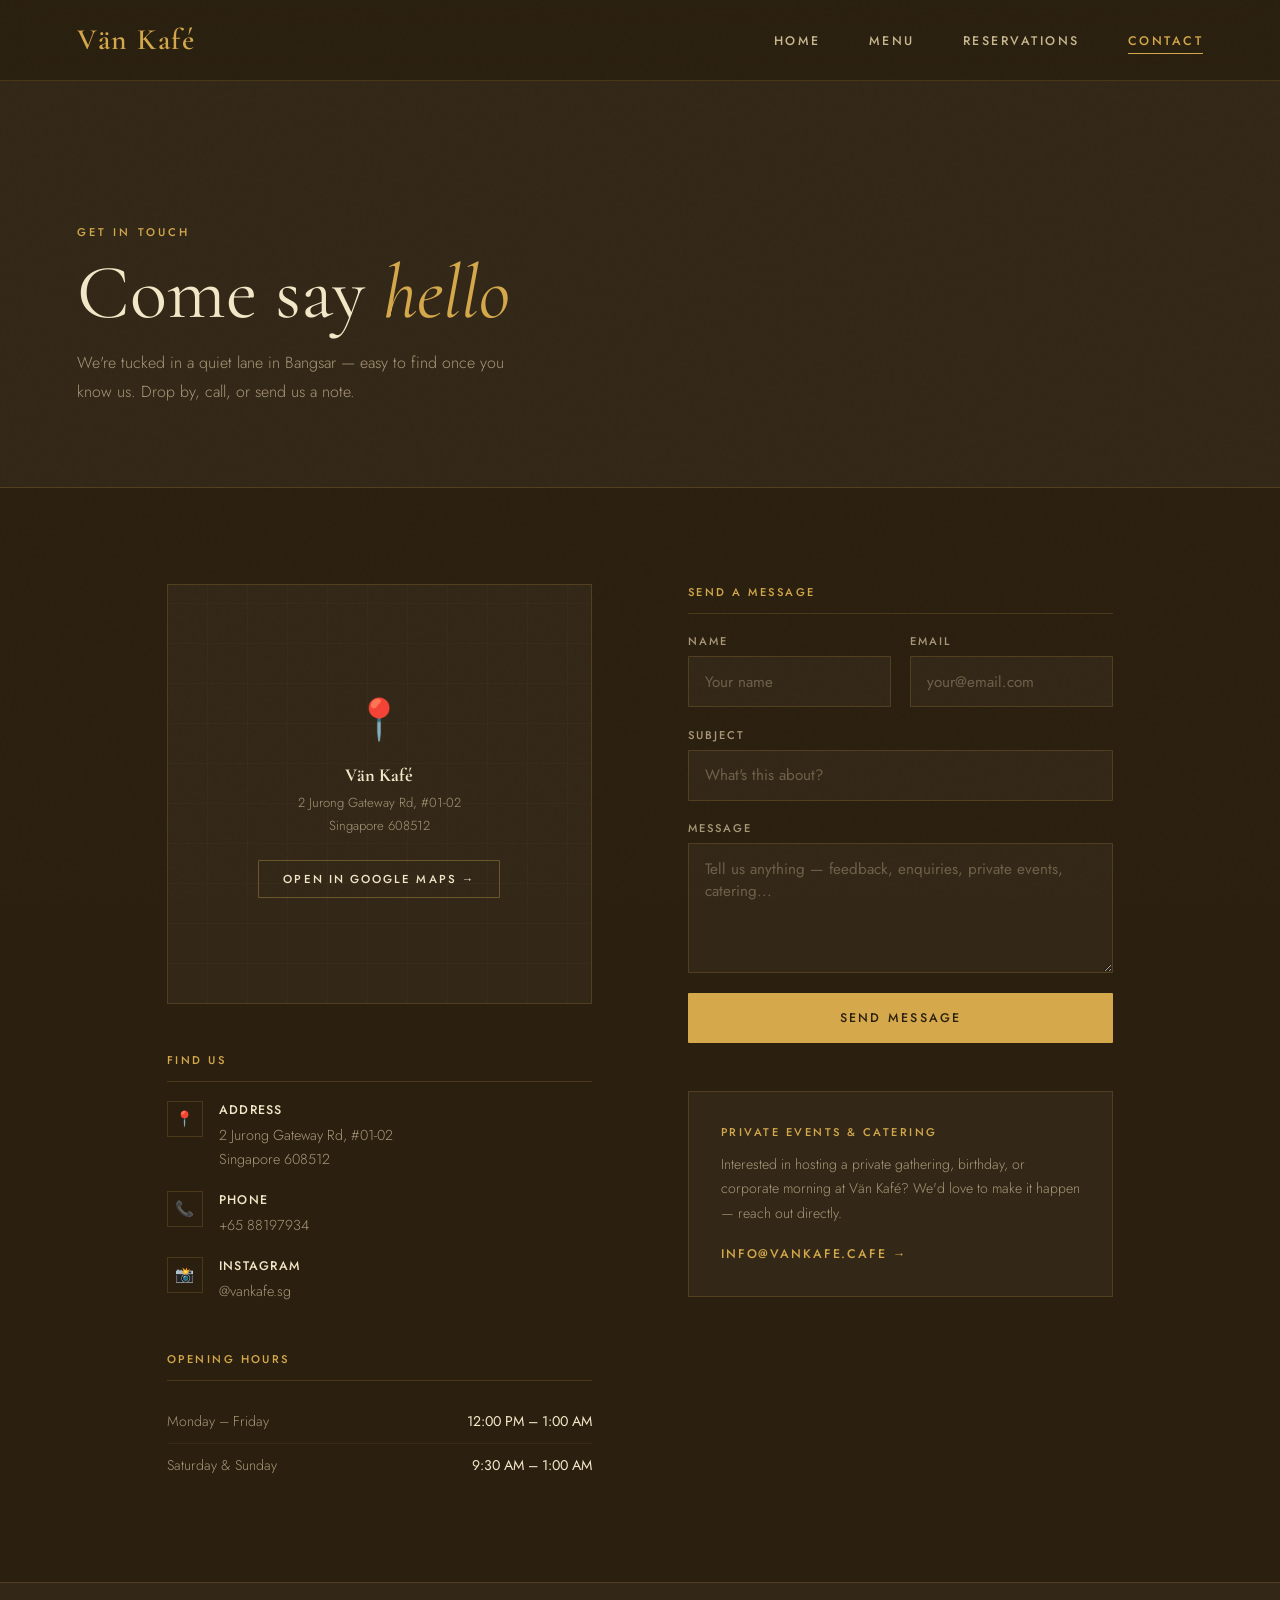
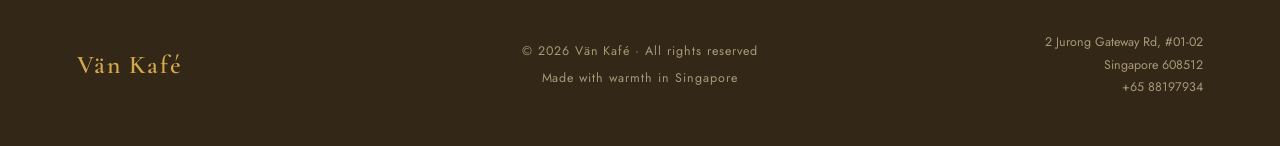
==== contact.html @ fae12e0f "First draft" ====
<!DOCTYPE html>
<html lang="en">
<head>
  <meta charset="UTF-8" />
  <meta name="viewport" content="width=device-width, initial-scale=1.0" />
  <title>Vän Kafé — Contact</title>
  <link rel="stylesheet" href="style.css" />
  <style>
    .contact-hero { padding:9rem 6% 5rem; background:var(--bg2); border-bottom:1px solid var(--border); }
    .contact-hero h1 { font-family:'Cormorant Garamond',serif; font-size:clamp(3rem,6vw,5rem); font-weight:400; color:var(--cream); line-height:1.05; }
    .contact-hero h1 em { font-style:italic; color:var(--gold); }
    .contact-hero p { color:var(--text-muted); font-weight:300; line-height:1.8; margin-top:1rem; max-width:440px; }

    .contact-body { max-width:1100px; margin:0 auto; padding:6rem 6%; display:grid; grid-template-columns:1fr 1fr; gap:6rem; }

    .contact-block { margin-bottom:3rem; }
    .contact-block:last-child { margin-bottom:0; }

    .contact-block-title {
      font-size:0.7rem; text-transform:uppercase; letter-spacing:0.22em;
      color:var(--gold); font-weight:500; margin-bottom:1.2rem;
      padding-bottom:0.8rem; border-bottom:1px solid var(--border);
      display:block;
    }

    .contact-row { display:flex; gap:1rem; align-items:flex-start; margin-bottom:1.2rem; }
    .contact-row:last-child { margin-bottom:0; }
    .contact-ico { width:36px; height:36px; border:1px solid var(--border); display:flex; align-items:center; justify-content:center; font-size:0.95rem; flex-shrink:0; color:var(--gold); }
    .contact-row-text strong { display:block; font-size:0.78rem; text-transform:uppercase; letter-spacing:0.1em; color:var(--cream); margin-bottom:4px; font-weight:500; }
    .contact-row-text span { font-size:0.9rem; color:var(--text-muted); font-weight:300; line-height:1.7; }

    .hours-list { display:flex; flex-direction:column; gap:0; }
    .hours-row { display:flex; justify-content:space-between; padding:0.7rem 0; border-bottom:1px solid rgba(212,168,75,0.07); }
    .hours-row:last-child { border-bottom:none; }
    .hours-day { font-size:0.88rem; color:var(--text-muted); font-weight:300; }
    .hours-time { font-size:0.88rem; color:var(--cream); }

    /* MAP PLACEHOLDER */
    .map-box {
      background:var(--bg2);
      border:1px solid var(--border);
      height:420px;
      display:flex;
      flex-direction:column;
      align-items:center;
      justify-content:center;
      gap:1rem;
      position:relative;
      overflow:hidden;
    }

    .map-box::before {
      content:'';
      position:absolute; inset:0;
      background:
        repeating-linear-gradient(0deg, transparent, transparent 39px, rgba(212,168,75,0.05) 40px),
        repeating-linear-gradient(90deg, transparent, transparent 39px, rgba(212,168,75,0.05) 40px);
    }

    .map-pin { font-size:2.5rem; position:relative; z-index:1; }

    .map-label {
      position:relative; z-index:1;
      text-align:center;
    }

    .map-label strong {
      display:block;
      font-family:'Cormorant Garamond',serif;
      font-size:1.15rem; color:var(--cream); margin-bottom:4px;
    }

    .map-label span { font-size:0.82rem; color:var(--text-muted); font-weight:300; }

    .map-btn {
      position:relative; z-index:1;
      margin-top:0.5rem;
    }

    /* CONTACT FORM */
    .contact-form-grid { display:flex; flex-direction:column; gap:1.2rem; }
    .form-group { display:flex; flex-direction:column; gap:0.45rem; }
    label { font-size:0.7rem; text-transform:uppercase; letter-spacing:0.18em; color:var(--text-muted); font-weight:500; }
    input, select, textarea {
      background:var(--bg2); border:1px solid var(--border); border-radius:1px;
      padding:0.85rem 1rem; color:var(--cream); font-family:'Jost',sans-serif;
      font-size:0.95rem; outline:none; transition:border-color 0.2s; width:100%;
    }
    input::placeholder, textarea::placeholder { color:var(--text-muted); opacity:0.5; }
    input:focus, select:focus, textarea:focus { border-color:var(--gold); }
    textarea { resize:vertical; min-height:130px; }
    .form-row { display:grid; grid-template-columns:1fr 1fr; gap:1.2rem; }
    .send-success { display:none; padding:1.2rem; border:1px solid var(--gold-dim); background:rgba(212,168,75,0.08); color:var(--gold); font-size:0.88rem; line-height:1.7; }

    @media (max-width:900px) {
      .contact-body { grid-template-columns:1fr; gap:3rem; }
      .form-row { grid-template-columns:1fr; }
    }
  </style>
</head>
<body>
  <nav>
    <a class="nav-logo" href="index.html">Vän Kafé</a>
    <ul class="nav-links" id="navLinks">
      <li><a href="index.html">Home</a></li>
      <li><a href="menu.html">Menu</a></li>
      <li><a href="reservations.html">Reservations</a></li>
      <li><a href="contact.html" class="active">Contact</a></li>
    </ul>
    <button class="hamburger" id="hamburger"><span></span><span></span><span></span></button>
  </nav>
  <div class="page">

    <div class="contact-hero">
      <div class="fi">
        <span class="section-tag">Get In Touch</span>
        <h1>Come say <em>hello</em></h1>
        <p>We're tucked in a quiet lane in Bangsar — easy to find once you know us. Drop by, call, or send us a note.</p>
      </div>
    </div>

    <div class="contact-body">

      <!-- LEFT COL -->
      <div>
        <!-- Map -->
        <div class="map-box fi">
          <div class="map-pin">📍</div>
          <div class="map-label">
            <strong>Vän Kafé</strong>
            <span>2 Jurong Gateway Rd, #01-02<br>Singapore 608512</span>
          </div>
          <a href="https://www.google.com/maps/search/?api=1&query=van kafe" target="_blank" class="btn btn-outline map-btn" style="font-size:0.72rem; padding:0.65rem 1.5rem;">Open in Google Maps →</a>
        </div>

        <!-- Details -->
        <div style="margin-top:3rem;" class="fi fi-d1">
          <span class="contact-block-title">Find Us</span>
          <div class="contact-row">
            <div class="contact-ico">📍</div>
            <div class="contact-row-text"><strong>Address</strong><span>2 Jurong Gateway Rd, #01-02<br/>Singapore 608512</span></div>
          </div>
          <div class="contact-row">
            <div class="contact-ico">📞</div>
            <div class="contact-row-text"><strong>Phone</strong><span>+65 88197934</span></div>
          </div>
          <div class="contact-row">
            <div class="contact-ico">📸</div>
            <div class="contact-row-text"><strong>Instagram</strong><span>@vankafe.sg</span></div>
          </div>
        </div>

        <!-- Hours -->
        <div style="margin-top:3rem;" class="fi fi-d2">
          <span class="contact-block-title">Opening Hours</span>
          <div class="hours-list">
            <div class="hours-row"><span class="hours-day">Monday – Friday</span><span class="hours-time">12:00 PM – 1:00 AM</span></div>
            <div class="hours-row"><span class="hours-day">Saturday & Sunday</span><span class="hours-time">9:30 AM – 1:00 AM</span></div>
          </div>
        </div>
      </div>

      <!-- RIGHT COL — Message Form -->
      <div class="fi fi-d1">
        <span class="contact-block-title">Send a Message</span>
        <form class="contact-form-grid" id="contactForm">
          <div class="form-row">
            <div class="form-group"><label for="cname">Name</label><input type="text" id="cname" placeholder="Your name" required /></div>
            <div class="form-group"><label for="cemail">Email</label><input type="email" id="cemail" placeholder="your@email.com" required /></div>
          </div>
          <div class="form-group"><label for="csubject">Subject</label><input type="text" id="csubject" placeholder="What's this about?" /></div>
          <div class="form-group"><label for="cmsg">Message</label><textarea id="cmsg" placeholder="Tell us anything — feedback, enquiries, private events, catering..."></textarea></div>
          <div class="send-success" id="sendSuccess">✓ &nbsp;Message received! We'll get back to you within 1–2 business days.</div>
          <button type="submit" class="btn btn-gold" style="font-size:0.78rem;padding:1rem;">Send Message</button>
        </form>

        <div style="margin-top:3rem; padding:2rem; background:var(--bg2); border:1px solid var(--border);">
          <span class="contact-block-title" style="border-bottom:none; padding-bottom:0; margin-bottom:0.75rem;">Private Events & Catering</span>
          <p style="font-size:0.88rem; color:var(--text-muted); font-weight:300; line-height:1.75; margin-bottom:1rem;">Interested in hosting a private gathering, birthday, or corporate morning at Vän Kafé? We'd love to make it happen — reach out directly.</p>
          <a href="mailto:info@vankafe.cafe" style="font-size:0.78rem; color:var(--gold); text-transform:uppercase; letter-spacing:0.15em; font-weight:500; text-decoration:none;">info@vankafe.cafe →</a>
        </div>
      </div>

    </div>

    <footer>
      <span class="footer-logo">Vän Kafé</span>
      <div class="footer-center">© 2026 Vän Kafé · All rights reserved<br/><span style="margin-top:4px;display:block;">Made with warmth in Singapore</span></div>
      <div class="footer-right">2 Jurong Gateway Rd, #01-02<br>Singapore 608512<br/>+65 88197934</div>
  </div>
  <script>
    document.getElementById('hamburger').addEventListener('click', () => document.getElementById('navLinks').classList.toggle('open'));
    document.getElementById('contactForm').addEventListener('submit', function(e) {
      e.preventDefault();
      document.getElementById('sendSuccess').style.display = 'block';
      this.querySelectorAll('input, textarea').forEach(el => el.disabled = true);
      this.querySelector('button[type=submit]').disabled = true;
      this.querySelector('button[type=submit]').style.opacity = '0.5';
    });
    const obs = new IntersectionObserver(entries => { entries.forEach(e => { if (e.isIntersecting) { e.target.classList.add('on'); obs.unobserve(e.target); } }); }, { threshold: 0.08 });
    document.querySelectorAll('.fi').forEach(el => obs.observe(el));
  </script>
</body>
</html>
---- style.css ----
@import url('https://fonts.googleapis.com/css2?family=Cormorant+Garamond:ital,wght@0,400;0,500;0,600;1,400;1,600&family=Jost:wght@300;400;500&display=swap');

:root {
  --bg:        #2B2010;
  --bg2:       #332818;
  --bg3:       #3D3020;
  --panel:     #4A3A28;
  --gold:      #D4A84B;
  --gold-dim:  #A87D32;
  --amber:     #E8C46A;
  --cream:     #F2E8C8;
  --cream-dim: #C8B890;
  --text:      #F2E8C8;
  --text-muted:#A89878;
  --border:    rgba(212,168,75,0.18);
  --border2:   rgba(212,168,75,0.35);
}

*, *::before, *::after { box-sizing: border-box; margin: 0; padding: 0; }
html { scroll-behavior: smooth; }

body {
  font-family: 'Jost', sans-serif;
  background: var(--bg);
  color: var(--text);
  min-height: 100vh;
}

/* Grain overlay */
body::before {
  content: '';
  position: fixed;
  inset: 0;
  background-image: url("data:image/svg+xml,%3Csvg viewBox='0 0 256 256' xmlns='http://www.w3.org/2000/svg'%3E%3Cfilter id='noise'%3E%3CfeTurbulence type='fractalNoise' baseFrequency='0.9' numOctaves='4' stitchTiles='stitch'/%3E%3C/filter%3E%3Crect width='100%25' height='100%25' filter='url(%23noise)' opacity='0.04'/%3E%3C/svg%3E");
  pointer-events: none;
  z-index: 999;
  opacity: 0.35;
}

/* NAV */
nav {
  position: fixed;
  top: 0; left: 0; right: 0;
  z-index: 100;
  display: flex;
  align-items: center;
  justify-content: space-between;
  padding: 1.4rem 6%;
  background: rgba(43,32,16,0.88);
  backdrop-filter: blur(12px);
  border-bottom: 1px solid var(--border);
}

.nav-logo {
  font-family: 'Cormorant Garamond', serif;
  font-size: 1.85rem;
  font-weight: 600;
  color: var(--gold);
  text-decoration: none;
  letter-spacing: 0.06em;
}

.nav-links {
  display: flex;
  gap: 3rem;
  list-style: none;
}

.nav-links a {
  font-size: 0.78rem;
  text-transform: uppercase;
  letter-spacing: 0.2em;
  color: var(--cream-dim);
  text-decoration: none;
  font-weight: 500;
  transition: color 0.2s;
  position: relative;
}

.nav-links a::after {
  content: '';
  position: absolute;
  bottom: -4px; left: 0; right: 0;
  height: 1px;
  background: var(--gold);
  transform: scaleX(0);
  transition: transform 0.25s;
}

.nav-links a:hover, .nav-links a.active { color: var(--gold); }
.nav-links a:hover::after, .nav-links a.active::after { transform: scaleX(1); }

.hamburger {
  display: none;
  flex-direction: column;
  gap: 5px;
  cursor: pointer;
  background: none;
  border: none;
  padding: 4px;
}
.hamburger span {
  display: block; width: 24px; height: 1.5px;
  background: var(--cream-dim); border-radius: 2px; transition: all 0.3s;
}

/* BUTTONS */
.btn {
  display: inline-block;
  padding: 0.85rem 2.2rem;
  font-family: 'Jost', sans-serif;
  font-size: 0.75rem;
  font-weight: 500;
  text-transform: uppercase;
  letter-spacing: 0.18em;
  text-decoration: none;
  border-radius: 1px;
  transition: all 0.25s;
  cursor: pointer;
  border: none;
}

.btn-gold {
  background: var(--gold);
  color: var(--bg);
}
.btn-gold:hover { background: var(--amber); }

.btn-outline {
  background: transparent;
  color: var(--cream);
  border: 1px solid var(--border2);
}
.btn-outline:hover { background: rgba(212,168,75,0.1); border-color: var(--gold); color: var(--gold); }

/* PAGE WRAPPER */
.page { padding-top: 80px; }

/* SECTION */
section { padding: 6rem 6%; }

.section-tag {
  font-size: 0.7rem;
  text-transform: uppercase;
  letter-spacing: 0.28em;
  color: var(--gold);
  font-weight: 500;
  margin-bottom: 0.8rem;
  display: block;
}

.section-title {
  font-family: 'Cormorant Garamond', serif;
  font-size: clamp(2rem, 4vw, 3.2rem);
  font-weight: 500;
  color: var(--cream);
  line-height: 1.15;
  margin-bottom: 1.5rem;
}

/* DIVIDER */
.divider {
  width: 48px; height: 1px;
  background: var(--gold-dim);
  margin: 1.5rem 0;
}

/* FOOTER */
footer {
  background: var(--bg2);
  border-top: 1px solid var(--border);
  padding: 3rem 6%;
  display: grid;
  grid-template-columns: 1fr auto 1fr;
  align-items: center;
  gap: 2rem;
}

.footer-logo {
  font-family: 'Cormorant Garamond', serif;
  font-size: 1.6rem;
  color: var(--gold);
  font-weight: 600;
  letter-spacing: 0.06em;
}

.footer-center {
  text-align: center;
  font-size: 0.78rem;
  color: var(--text-muted);
  letter-spacing: 0.08em;
  line-height: 1.8;
}

.footer-right {
  text-align: right;
  font-size: 0.78rem;
  color: var(--text-muted);
  line-height: 1.8;
}

/* FADE IN */
.fi {
  opacity: 0;
  transform: translateY(20px);
  transition: opacity 0.75s ease, transform 0.75s ease;
}
.fi.on { opacity: 1; transform: none; }
.fi-d1 { transition-delay: 0.1s; }
.fi-d2 { transition-delay: 0.2s; }
.fi-d3 { transition-delay: 0.3s; }

/* MOBILE */
@media (max-width: 768px) {
  .nav-links {
    display: none;
    position: absolute;
    top: 100%; left: 0; right: 0;
    background: rgba(43,32,16,0.97);
    flex-direction: column;
    padding: 1.5rem 6%;
    gap: 1.5rem;
    border-bottom: 1px solid var(--border);
  }
  .nav-links.open { display: flex; }
  .hamburger { display: flex; }
  footer { grid-template-columns: 1fr; text-align: center; }
  .footer-right { text-align: center; }
}
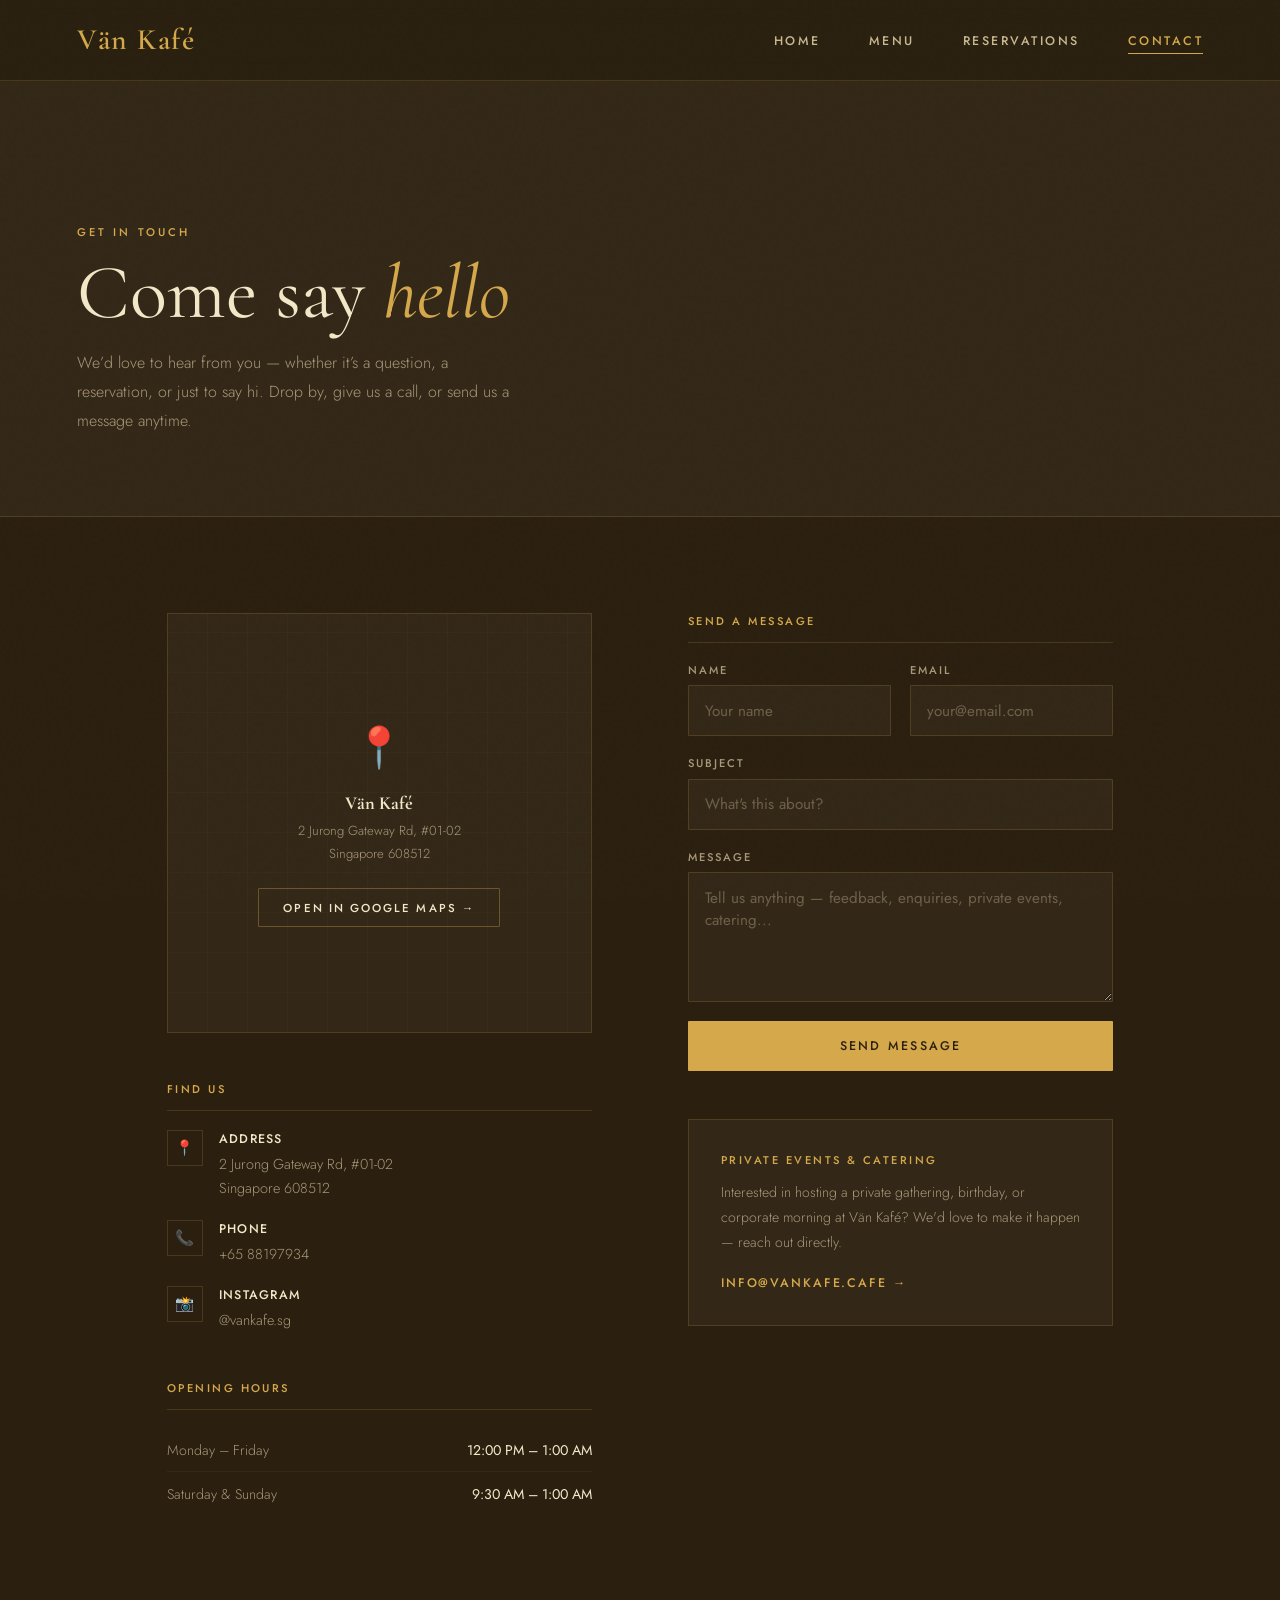
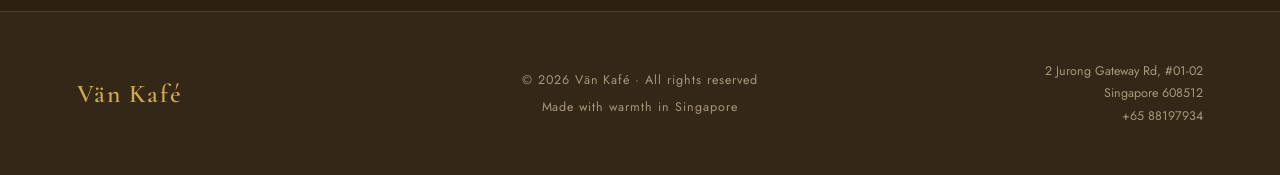
==== commit 5223b19d: "2nd draft, almost completed, require testing" ====
--- a/contact.html
+++ b/contact.html
@@ -115,7 +115,7 @@
       <div class="fi">
         <span class="section-tag">Get In Touch</span>
         <h1>Come say <em>hello</em></h1>
-        <p>We're tucked in a quiet lane in Bangsar — easy to find once you know us. Drop by, call, or send us a note.</p>
+        <p>We’d love to hear from you — whether it’s a question, a reservation, or just to say hi. Drop by, give us a call, or send us a message anytime.</p>
       </div>
     </div>
 
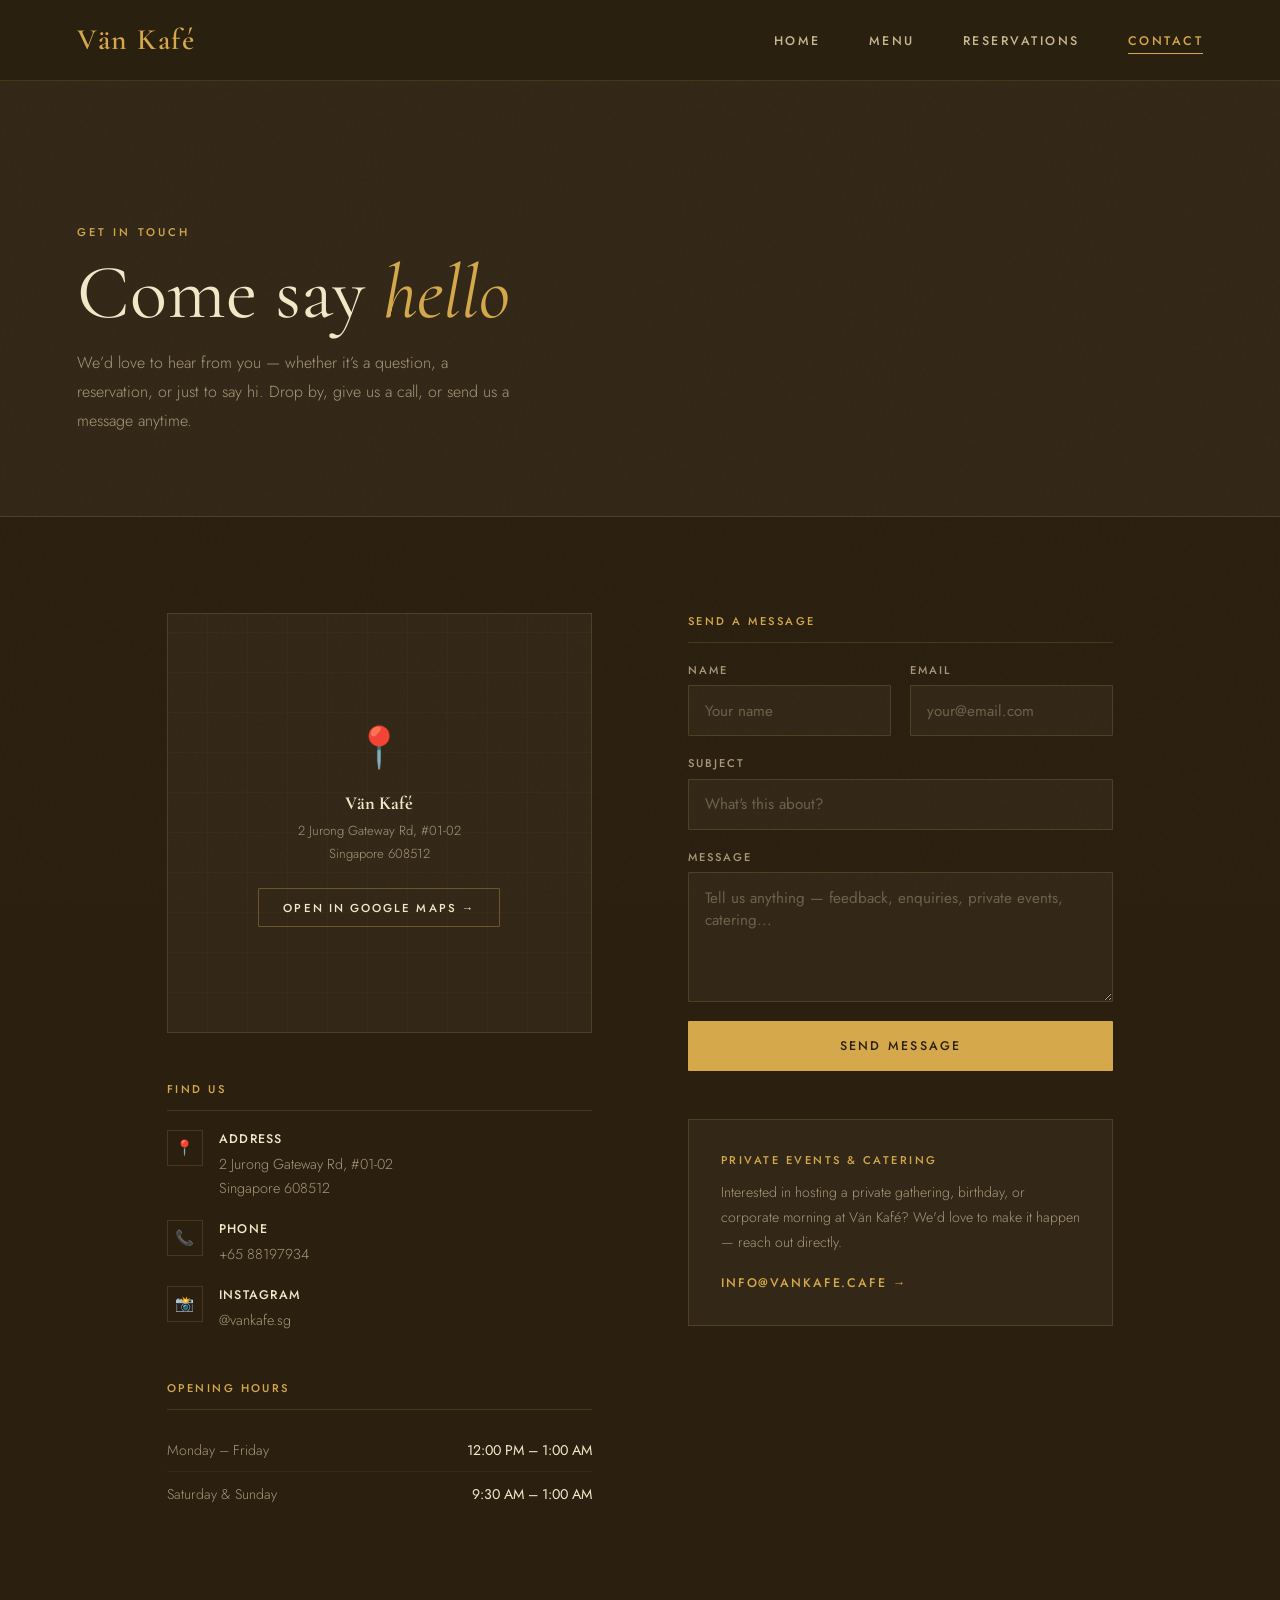
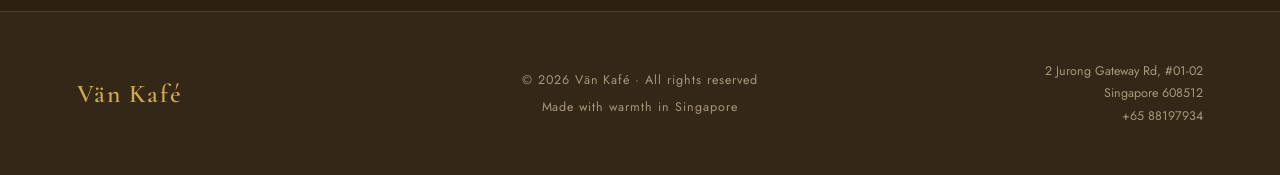
==== commit 4c1c338d: "5th draft, made dropdown nav to close when pressed anywhere else" ====
--- a/contact.html
+++ b/contact.html
@@ -104,7 +104,7 @@
     <ul class="nav-links" id="navLinks">
       <li><a href="index.html">Home</a></li>
       <li><a href="menu.html">Menu</a></li>
-      <li><a href="reservations.html">Reservations</a></li>
+      <li><a href="https://reserve.oddle.me/en_SG/vankafe" target="_blank">Reservations</a></li>
       <li><a href="contact.html" class="active">Contact</a></li>
     </ul>
     <button class="hamburger" id="hamburger"><span></span><span></span><span></span></button>
@@ -188,16 +188,46 @@
       <div class="footer-center">© 2026 Vän Kafé · All rights reserved<br/><span style="margin-top:4px;display:block;">Made with warmth in Singapore</span></div>
       <div class="footer-right">2 Jurong Gateway Rd, #01-02<br>Singapore 608512<br/>+65 88197934</div>
   </div>
-  <script>
-    document.getElementById('hamburger').addEventListener('click', () => document.getElementById('navLinks').classList.toggle('open'));
+    <script>
+    // hamburger toggle
+    document.getElementById('hamburger').addEventListener('click', (e) => {
+      e.stopPropagation();
+      document.getElementById('navLinks').classList.toggle('open');
+    });
+
+    // close when clicking outside 
+    document.addEventListener('click', (e) => {
+      const nav = document.getElementById('navLinks');
+      const hamburger = document.getElementById('hamburger');
+
+      if (!nav.contains(e.target) && !hamburger.contains(e.target)) {
+        nav.classList.remove('open');
+      }
+    });
+
+    // contact form logic
     document.getElementById('contactForm').addEventListener('submit', function(e) {
       e.preventDefault();
+
       document.getElementById('sendSuccess').style.display = 'block';
+
       this.querySelectorAll('input, textarea').forEach(el => el.disabled = true);
-      this.querySelector('button[type=submit]').disabled = true;
-      this.querySelector('button[type=submit]').style.opacity = '0.5';
+
+      const btn = this.querySelector('button[type=submit]');
+      btn.disabled = true;
+      btn.style.opacity = '0.5';
     });
-    const obs = new IntersectionObserver(entries => { entries.forEach(e => { if (e.isIntersecting) { e.target.classList.add('on'); obs.unobserve(e.target); } }); }, { threshold: 0.08 });
+
+    // fade-in observer
+    const obs = new IntersectionObserver(entries => {
+      entries.forEach(e => {
+        if (e.isIntersecting) {
+          e.target.classList.add('on');
+          obs.unobserve(e.target);
+        }
+      });
+    }, { threshold: 0.08 });
+
     document.querySelectorAll('.fi').forEach(el => obs.observe(el));
   </script>
 </body>
--- a/style.css
+++ b/style.css
@@ -41,7 +41,7 @@
 nav {
   position: fixed;
   top: 0; left: 0; right: 0;
-  z-index: 100;
+  z-index: 2000;
   display: flex;
   align-items: center;
   justify-content: space-between;
@@ -213,17 +213,41 @@
 /* MOBILE */
 @media (max-width: 768px) {
   .nav-links {
-    display: none;
     position: absolute;
-    top: 100%; left: 0; right: 0;
+    top: 100%;
+    left: 0;
+    right: 0;
     background: rgba(43,32,16,0.97);
     flex-direction: column;
     padding: 1.5rem 6%;
     gap: 1.5rem;
     border-bottom: 1px solid var(--border);
-  }
-  .nav-links.open { display: flex; }
-  .hamburger { display: flex; }
-  footer { grid-template-columns: 1fr; text-align: center; }
-  .footer-right { text-align: center; }
-}
+    max-height: 0;
+    overflow: hidden;
+    opacity: 0;
+    transform: translateY(-10px);
+
+    transition: all 0.35s ease;
+    pointer-events: none;
+  }
+
+  .nav-links.open {
+    max-height: 400px;
+    opacity: 1;
+    transform: translateY(0);
+    pointer-events: auto;
+  }
+
+  .hamburger {
+    display: flex;
+  }
+
+  footer {
+    grid-template-columns: 1fr;
+    text-align: center;
+  }
+
+  .footer-right {
+    text-align: center;
+  }
+}
